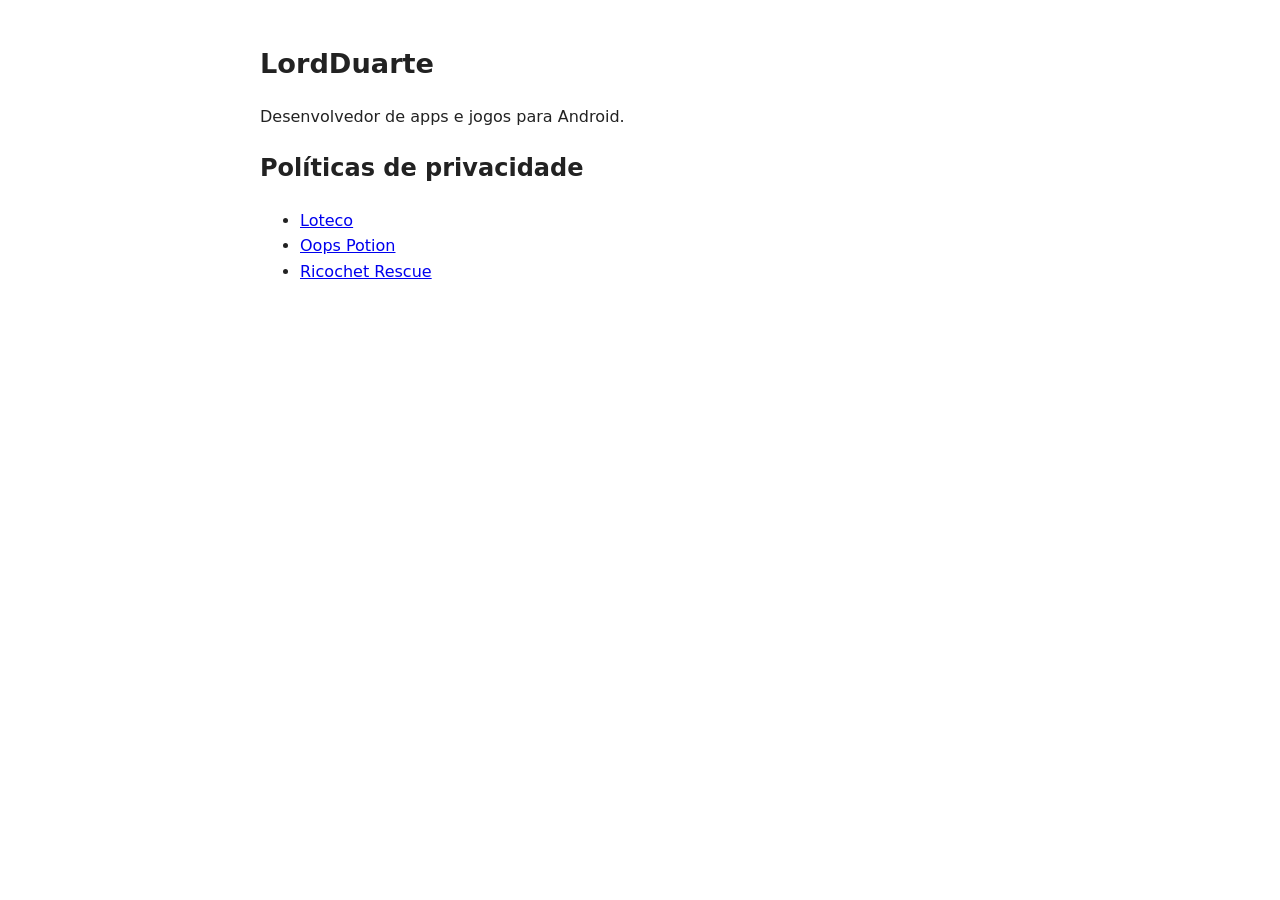
==== index.html @ f16c2e8f "app-ads.txt e página inicial" ====
<!doctype html>
<html lang="pt-BR">
<head>
<meta charset="utf-8">
<meta name="viewport" content="width=device-width, initial-scale=1">
<title>LordDuarte - Apps</title>
<style>
  body { font-family: system-ui, -apple-system, "Segoe UI", Roboto, sans-serif; line-height: 1.6; max-width: 760px; margin: 0 auto; padding: 24px 16px 64px; color: #222; }
  h1 { font-size: 1.7rem; }
</style>
</head>
<body>
<h1>LordDuarte</h1>
<p>Desenvolvedor de apps e jogos para Android.</p>
<h2>Políticas de privacidade</h2>
<ul>
  <li><a href="https://lordduarte.github.io/Loteco-privacidade/">Loteco</a></li>
  <li><a href="https://lordduarte.github.io/oops_potion-privacidade/">Oops Potion</a></li>
  <li><a href="https://lordduarte.github.io/ricochet_rescue-privacidade/">Ricochet Rescue</a></li>
</ul>
</body>
</html>
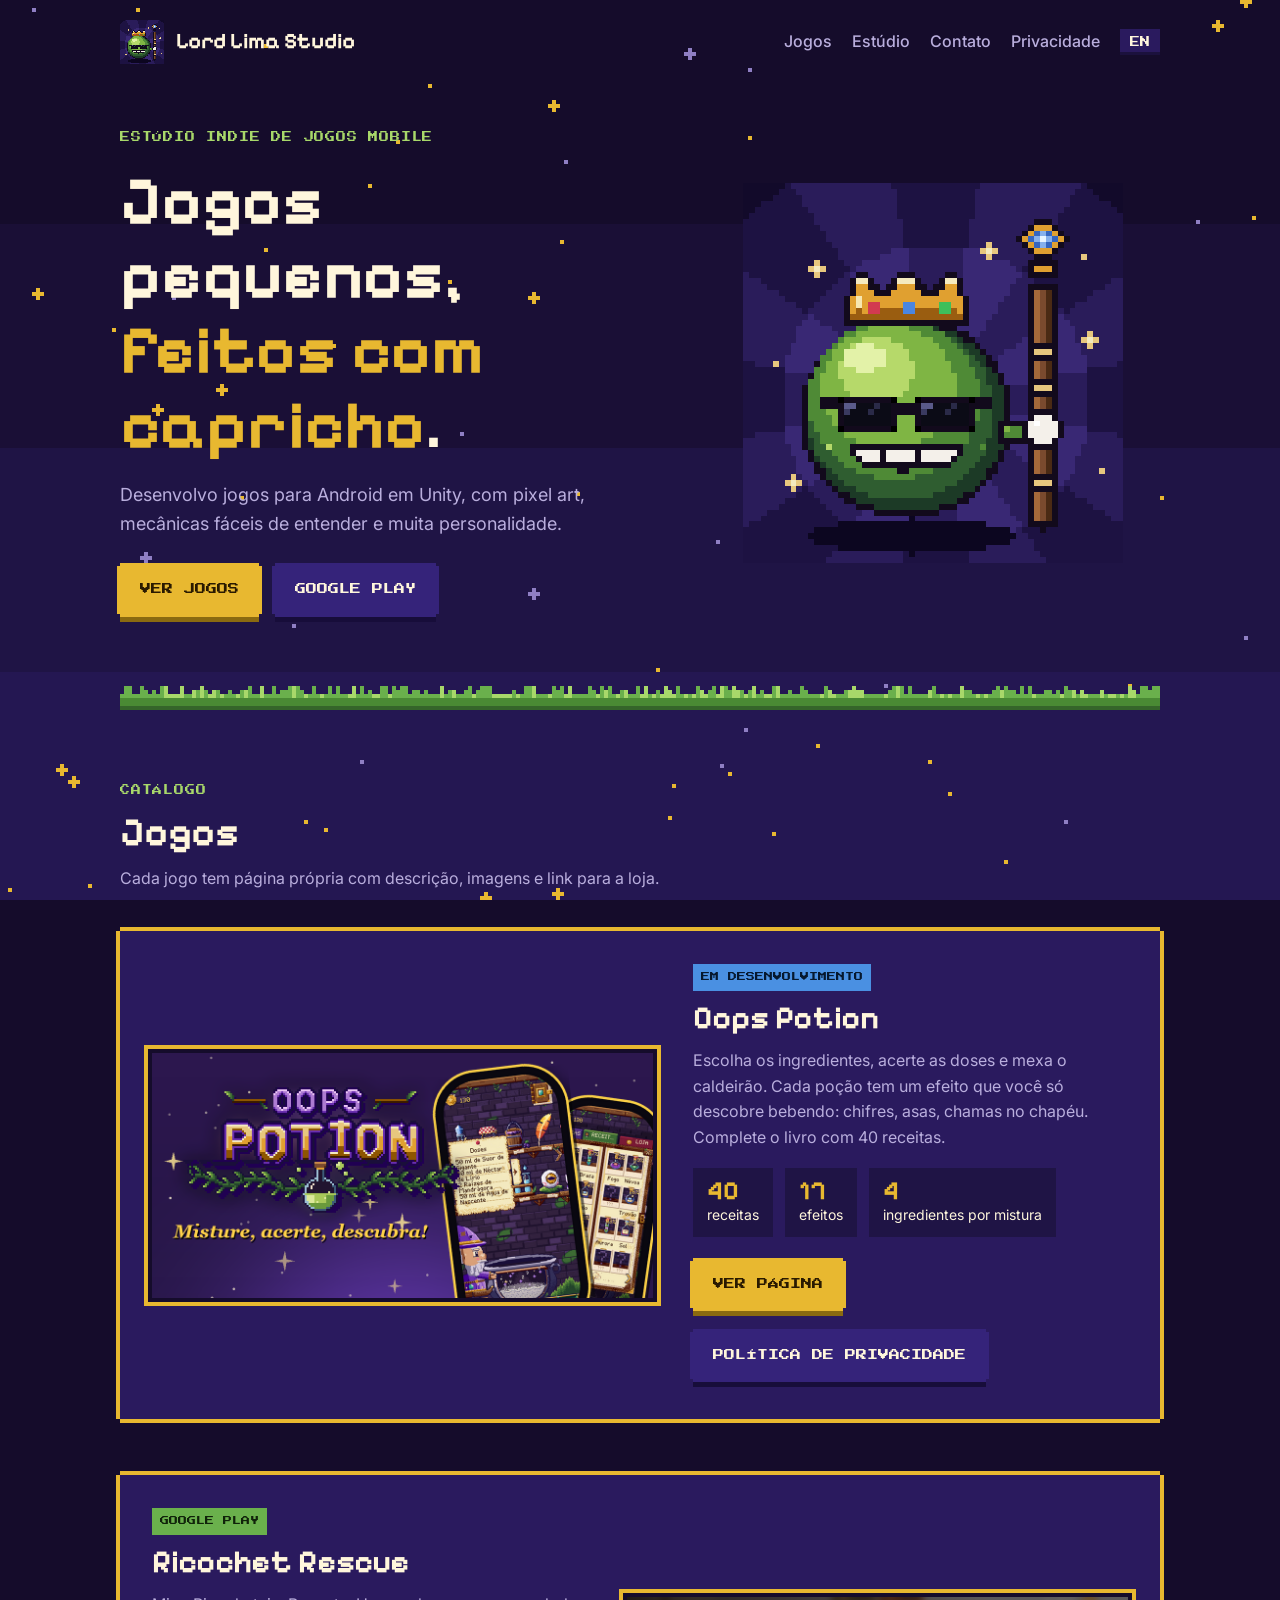
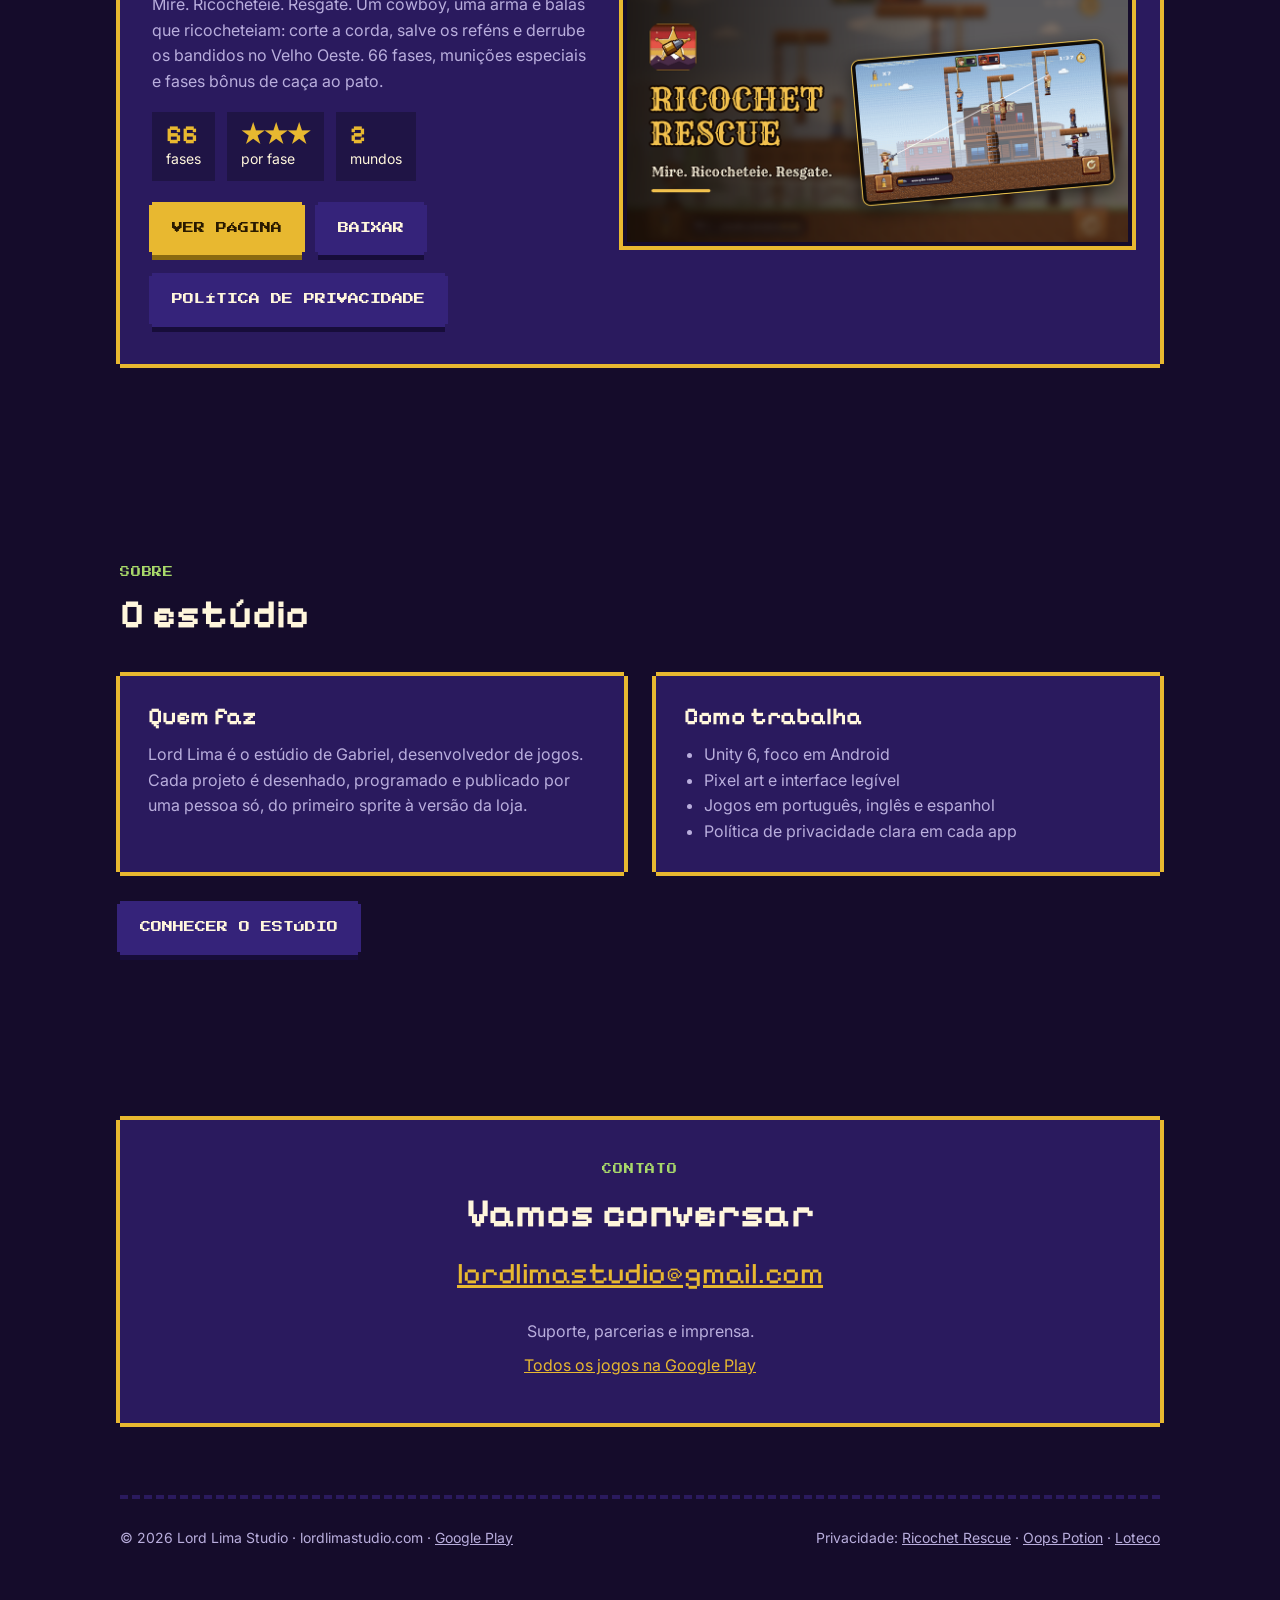
==== commit 73d46a14: "Novo site Lord Lima Studio (PT/EN, pixel art) Páginas estáticas geradas por tools/build.py: home, jo" ====
--- a/index.html
+++ b/index.html
@@ -3,20 +3,108 @@
 <head>
 <meta charset="utf-8">
 <meta name="viewport" content="width=device-width, initial-scale=1">
-<title>LordDuarte - Apps</title>
-<style>
-  body { font-family: system-ui, -apple-system, "Segoe UI", Roboto, sans-serif; line-height: 1.6; max-width: 760px; margin: 0 auto; padding: 24px 16px 64px; color: #222; }
-  h1 { font-size: 1.7rem; }
-</style>
+<title>Lord Lima Studio | Jogos mobile em pixel art</title>
+<meta name="description" content="Estúdio indie de jogos para Android feitos em Unity, com pixel art e mecânicas fáceis de entender. Ricochet Rescue e Oops Potion.">
+<meta name="theme-color" content="#150c2b">
+<link rel="canonical" href="https://lordlimastudio.com/">
+<link rel="alternate" hreflang="pt-BR" href="https://lordlimastudio.com/">
+<link rel="alternate" hreflang="en" href="https://lordlimastudio.com/en/">
+<link rel="alternate" hreflang="x-default" href="https://lordlimastudio.com/">
+<meta property="og:type" content="website">
+<meta property="og:site_name" content="Lord Lima Studio">
+<meta property="og:title" content="Lord Lima Studio | Jogos mobile em pixel art">
+<meta property="og:description" content="Estúdio indie de jogos para Android feitos em Unity, com pixel art e mecânicas fáceis de entender. Ricochet Rescue e Oops Potion.">
+<meta property="og:url" content="https://lordlimastudio.com/">
+<meta property="og:image" content="https://lordlimastudio.com/assets/img/og.jpg">
+<meta name="twitter:card" content="summary_large_image">
+<link rel="icon" type="image/png" href="/assets/img/favicon.png">
+<link rel="apple-touch-icon" href="/assets/img/apple-touch-icon.png">
+<link rel="preconnect" href="https://fonts.googleapis.com">
+<link rel="preconnect" href="https://fonts.gstatic.com" crossorigin>
+<link rel="stylesheet" href="https://fonts.googleapis.com/css2?family=Inter:wght@400;500;600&family=Pixelify+Sans:wght@500;700&family=Press+Start+2P&display=swap">
+<link rel="stylesheet" href="/assets/css/site.css">
 </head>
 <body>
-<h1>LordDuarte</h1>
-<p>Desenvolvedor de apps e jogos para Android.</p>
-<h2>Políticas de privacidade</h2>
-<ul>
-  <li><a href="https://lordduarte.github.io/Loteco-privacidade/">Loteco</a></li>
-  <li><a href="https://lordduarte.github.io/oops_potion-privacidade/">Oops Potion</a></li>
-  <li><a href="https://lordduarte.github.io/ricochet_rescue-privacidade/">Ricochet Rescue</a></li>
-</ul>
+<a class="skip" href="#main">Ir para o conteúdo</a>
+<canvas id="sky" aria-hidden="true"></canvas>
+<div class="wrap">
+<nav class="site" aria-label="Principal">
+  <a class="brand" href="/"><img src="/assets/img/logo.png" alt="" width="44" height="44">Lord Lima Studio</a>
+  <ul>
+    <li><a href="/games/">Jogos</a></li>
+    <li><a href="/about/">Estúdio</a></li>
+    <li><a href="/contact/">Contato</a></li>
+    <li><a href="/privacy/">Privacidade</a></li>
+    <li><a class="lang" href="/en/" hreflang="en" lang="en" aria-label="English">EN</a></li>
+  </ul>
+</nav>
+<main id="main">
+<header class="hero">
+  <div>
+    <span class="eyebrow">Estúdio indie de jogos mobile</span>
+    <h1>Jogos pequenos, <em>feitos com capricho</em>.</h1>
+    <p class="lead">Desenvolvo jogos para Android em Unity, com pixel art, mecânicas fáceis de entender e muita personalidade.</p>
+    <div class="btns">
+      <a class="btn" href="#games">VER JOGOS</a>
+      <a class="btn alt" href="https://play.google.com/store/apps/dev?id=8411854920311777114" target="_blank" rel="noopener">GOOGLE PLAY</a>
+    </div>
+  </div>
+  <div class="mascot"><img src="/assets/img/logo.png" alt="Mascote do Lord Lima Studio: uma ervilha com coroa dourada, óculos escuros e cetro" width="512" height="512"></div>
+</header>
+<canvas class="grass" id="grass" aria-hidden="true"></canvas>
+
+<section id="games">
+  <div class="sec-h">
+    <span class="eyebrow">Catálogo</span>
+    <h2>Jogos</h2>
+    <p>Cada jogo tem página própria com descrição, imagens e link para a loja.</p>
+  </div>
+  <article class="game px">
+    <a class="shot" href="/games/oops-potion/"><img src="/assets/img/games/oops-pt.png" alt="Oops Potion: Misture, acerte, descubra!" width="1024" height="500" loading="lazy"></a>
+    <div>
+      <span class="chip soon">EM DESENVOLVIMENTO</span>
+      <h3>Oops Potion</h3>
+      <p>Escolha os ingredientes, acerte as doses e mexa o caldeirão. Cada poção tem um efeito que você só descobre bebendo: chifres, asas, chamas no chapéu. Complete o livro com 40 receitas.</p>
+      <ul class="facts"><li><b>40</b><span>receitas</span></li><li><b>17</b><span>efeitos</span></li><li><b>4</b><span>ingredientes por mistura</span></li></ul>
+      <div class="btns"><a class="btn" href="/games/oops-potion/">VER PÁGINA</a><a class="btn alt" href="https://lordduarte.github.io/oops_potion-privacidade/" target="_blank" rel="noopener">POLÍTICA DE PRIVACIDADE</a></div>
+    </div>
+  </article>
+  <article class="game px rev">
+    <div>
+      <span class="chip">GOOGLE PLAY</span>
+      <h3>Ricochet Rescue</h3>
+      <p>Mire. Ricocheteie. Resgate. Um cowboy, uma arma e balas que ricocheteiam: corte a corda, salve os reféns e derrube os bandidos no Velho Oeste. 66 fases, munições especiais e fases bônus de caça ao pato.</p>
+      <ul class="facts"><li><b>66</b><span>fases</span></li><li><b>★★★</b><span>por fase</span></li><li><b>2</b><span>mundos</span></li></ul>
+      <div class="btns"><a class="btn" href="/games/ricochet-rescue/">VER PÁGINA</a><a class="btn alt" href="https://play.google.com/store/apps/details?id=com.lordlima.ricochetrescue" target="_blank" rel="noopener">BAIXAR</a><a class="btn alt" href="https://lordduarte.github.io/ricochet_rescue-privacidade/" target="_blank" rel="noopener">POLÍTICA DE PRIVACIDADE</a></div>
+    </div>
+    <a class="shot" href="/games/ricochet-rescue/"><img src="/assets/img/games/rico-pt.png" alt="Ricochet Rescue: Mire. Ricocheteie. Resgate." width="1024" height="500" loading="lazy"></a>
+  </article>
+</section>
+
+<section id="about">
+  <div class="sec-h"><span class="eyebrow">Sobre</span><h2>O estúdio</h2></div>
+  <div class="about">
+    <div class="card px"><h3>Quem faz</h3><p>Lord Lima é o estúdio de Gabriel, desenvolvedor de jogos. Cada projeto é desenhado, programado e publicado por uma pessoa só, do primeiro sprite à versão da loja.</p></div>
+    <div class="card px"><h3>Como trabalha</h3><ul><li>Unity 6, foco em Android</li><li>Pixel art e interface legível</li><li>Jogos em português, inglês e espanhol</li><li>Política de privacidade clara em cada app</li></ul></div>
+  </div>
+  <p style="margin-top:32px"><a class="btn alt" href="/about/">CONHECER O ESTÚDIO</a></p>
+</section>
+
+<section id="contact">
+  <div class="contact px">
+    <span class="eyebrow">Contato</span>
+    <h2 style="margin-top:10px">Vamos conversar</h2>
+    <a class="mail" href="mailto:lordlimastudio@gmail.com">lordlimastudio@gmail.com</a>
+    <p>Suporte, parcerias e imprensa.</p>
+    <p><a href="https://play.google.com/store/apps/dev?id=8411854920311777114" target="_blank" rel="noopener">Todos os jogos na Google Play</a></p>
+  </div>
+</section>
+</main>
+<footer>
+  <span>© 2026 Lord Lima Studio · lordlimastudio.com · <a href="https://play.google.com/store/apps/dev?id=8411854920311777114" target="_blank" rel="noopener">Google Play</a></span>
+  <span>Privacidade: <a href="https://lordduarte.github.io/ricochet_rescue-privacidade/" target="_blank" rel="noopener">Ricochet Rescue</a> · <a href="https://lordduarte.github.io/oops_potion-privacidade/" target="_blank" rel="noopener">Oops Potion</a> · <a href="https://lordduarte.github.io/Loteco-privacidade/" target="_blank" rel="noopener">Loteco</a></span>
+</footer>
+</div>
+<script src="/assets/js/site.js" defer></script>
 </body>
 </html>
--- a/assets/css/site.css
+++ b/assets/css/site.css
@@ -0,0 +1,107 @@
+/* Lord Lima Studio: noite estrelada, bordas pixel, mascote como acento. */
+:root{
+  --night:#150c2b; --night2:#1f1445; --panel:#2a1a5e; --panel2:#35237a;
+  --green:#6ab04c; --lime:#a8d86a; --gold:#e8b830; --cream:#fff6dc; --muted:#b9aedd; --gem:#4a90e2;
+  --f-display:'Pixelify Sans','Courier New',monospace; --f-body:'Inter',system-ui,sans-serif; --f-ui:'Press Start 2P','Courier New',monospace;
+  color-scheme:dark;
+}
+*{box-sizing:border-box}
+html{scroll-behavior:smooth}
+body{background:var(--night);color:var(--cream);font-family:var(--f-body);font-size:16px;line-height:1.6;margin:0;padding-block:0;padding-left:max(16px,env(safe-area-inset-left,0px));padding-right:max(16px,env(safe-area-inset-right,0px))}
+#sky{position:fixed;inset:0;width:100%;height:100%;z-index:0;image-rendering:pixelated;pointer-events:none}
+.wrap{position:relative;z-index:1;max-width:1040px;margin:0 auto}
+a{color:var(--gold)}
+h1,h2,h3{font-family:var(--f-display);font-weight:700;line-height:1.1;margin:0;text-wrap:balance}
+h1{font-size:clamp(34px,6vw,56px)}
+h2{font-size:clamp(28px,5vw,40px)}
+h3{font-size:24px}
+p{margin:0 0 16px}
+.eyebrow{font-family:var(--f-ui);font-size:10px;letter-spacing:.08em;color:var(--lime);text-transform:uppercase}
+.px{background:var(--panel);box-shadow:0 -4px 0 0 var(--gold),0 4px 0 0 var(--gold),-4px 0 0 0 var(--gold),4px 0 0 0 var(--gold)}
+button:focus-visible,a:focus-visible{outline:3px solid var(--gem);outline-offset:3px}
+.skip{position:absolute;left:-999px;top:0;background:var(--gold);color:#2a1a00;padding:8px 12px;z-index:50}
+.skip:focus{left:8px;top:8px}
+body::before{content:"";position:fixed;inset:0 0 auto;height:env(safe-area-inset-top,0px);z-index:30;background:var(--night)}
+
+/* navegação */
+nav.site{display:flex;justify-content:space-between;align-items:center;gap:16px;padding:20px 0;flex-wrap:wrap}
+nav.site .brand{display:flex;align-items:center;gap:12px;font-family:var(--f-display);font-weight:700;font-size:22px;text-decoration:none;color:var(--cream)}
+nav.site .brand img{width:44px;height:44px;image-rendering:pixelated}
+nav.site ul{display:flex;gap:20px;list-style:none;margin:0;padding:0;flex-wrap:wrap;align-items:center}
+nav.site ul a{color:var(--muted);text-decoration:none;font-weight:500}
+nav.site ul a:hover,nav.site ul a[aria-current=page]{color:var(--gold)}
+nav.site ul a.lang{font-family:var(--f-ui);font-size:10px;color:var(--cream);background:var(--panel);padding:8px 10px;box-shadow:inset 0 -3px 0 rgba(0,0,0,.35)}
+
+/* botões */
+.btns{display:flex;gap:16px;flex-wrap:wrap}
+.btn{font-family:var(--f-ui);font-size:11px;line-height:1.4;text-decoration:none;color:#2a1a00;background:var(--gold);padding:16px 20px;display:inline-block;box-shadow:0 -3px 0 0 var(--gold),0 3px 0 0 var(--gold),-3px 0 0 0 var(--gold),3px 0 0 0 var(--gold),0 8px 0 0 #8a6a10;transition:transform .08s;margin-bottom:8px}
+.btn:hover{transform:translateY(2px)}
+.btn.alt{background:var(--panel2);color:var(--cream);box-shadow:0 -3px 0 0 var(--panel2),0 3px 0 0 var(--panel2),-3px 0 0 0 var(--panel2),3px 0 0 0 var(--panel2),0 8px 0 0 #170d3a}
+
+/* hero */
+.hero{display:grid;grid-template-columns:1.1fr .9fr;gap:32px;align-items:center;padding:40px 0 64px}
+.hero h1{font-size:clamp(38px,7vw,68px);margin:14px 0 18px}
+.hero h1 em{font-style:normal;color:var(--gold)}
+.hero p.lead{font-size:18px;color:var(--muted);max-width:46ch;margin:0 0 28px}
+.mascot{justify-self:center;width:min(100%,380px);aspect-ratio:1}
+.mascot img{width:100%;height:100%;image-rendering:pixelated;animation:bob 3s steps(6) infinite;display:block}
+@keyframes bob{50%{transform:translateY(-10px)}}
+.grass{height:24px;width:100%;image-rendering:pixelated;display:block}
+
+section{padding:72px 0}
+.sec-h{display:flex;flex-direction:column;gap:12px;margin-bottom:40px}
+.sec-h p{color:var(--muted);max-width:60ch;margin:0}
+.page-h{padding:48px 0 24px;display:flex;flex-direction:column;gap:14px}
+.page-h p{color:var(--muted);max-width:60ch;font-size:18px}
+.crumbs{font-size:14px;color:var(--muted)}
+.crumbs a{color:var(--muted)}
+
+/* cards de jogo */
+.game{display:grid;grid-template-columns:minmax(0,1.15fr) minmax(0,1fr);gap:40px;align-items:center;padding:32px;margin:12px 0 56px}
+.game.rev{grid-template-columns:minmax(0,1fr) minmax(0,1.15fr)}
+.game h3{margin:10px 0 12px;font-size:32px}
+.game p{color:var(--muted);margin:0 0 18px}
+.shot{display:block;min-width:0;box-shadow:0 0 0 4px var(--night),0 0 0 8px var(--gold)}
+.shot img,.shot video{display:block;width:100%;height:auto}
+.facts{display:flex;gap:12px;flex-wrap:wrap;margin:0 0 24px;padding:0;list-style:none}
+.facts li{background:var(--night2);padding:10px 14px;font-size:14px;min-width:0}
+.facts b{display:block;font-family:var(--f-display);font-size:26px;color:var(--gold);line-height:1}
+.chip{font-family:var(--f-ui);font-size:9px;background:var(--green);color:#10230a;padding:6px 8px;display:inline-block;margin-right:6px}
+.chip.soon{background:var(--gem);color:#06182f}
+
+/* página de jogo */
+.gp-hero{padding:8px 0 32px}
+.gp-hero .shot{margin:8px 4px 0}
+.gp-grid{display:grid;grid-template-columns:minmax(0,1.3fr) minmax(0,1fr);gap:40px;padding:32px 0 8px;align-items:start}
+.gp-grid h2{font-size:clamp(26px,4vw,34px);margin-bottom:16px}
+.gp-grid p,.gp-grid li{color:var(--muted)}
+.gp-grid ul{padding-left:20px;margin:0 0 16px}
+.gp-grid li{margin-bottom:8px}
+.side{padding:24px}
+.side h3{font-size:22px;margin-bottom:14px}
+.video{max-width:300px;margin:0 auto}
+
+/* sobre e contato */
+.about{display:grid;grid-template-columns:1fr 1fr;gap:32px}
+.about .card{padding:28px}
+.about h3{margin-bottom:12px}
+.about p,.about li{color:var(--muted)}
+.about ul{margin:12px 0 0;padding-left:20px}
+.contact{padding:36px;text-align:center}
+.mail{display:inline-block;font-family:var(--f-display);font-size:clamp(20px,4vw,30px);color:var(--gold);margin:14px 0 22px;word-break:break-all}
+.contact p{color:var(--muted);margin:0 0 8px}
+.plist{list-style:none;margin:0;padding:0;display:grid;gap:20px}
+.plist li{display:flex;justify-content:space-between;align-items:center;gap:16px;flex-wrap:wrap;padding:20px 24px}
+.plist strong{font-family:var(--f-display);font-size:22px}
+.plist span{color:var(--muted);font-size:14px;display:block}
+
+footer{padding:28px 0 56px;color:var(--muted);font-size:14px;display:flex;justify-content:space-between;gap:16px;flex-wrap:wrap;border-top:4px dashed var(--panel)}
+footer a{color:var(--muted)}
+
+@media (max-width:760px){
+  .hero,.about,.gp-grid{grid-template-columns:1fr}
+  .game,.game.rev{grid-template-columns:1fr;padding:24px}
+  .game:not(.rev) .shot{order:2}
+  nav.site ul{gap:14px}
+}
+@media (prefers-reduced-motion:reduce){.mascot img{animation:none}html{scroll-behavior:auto}}
